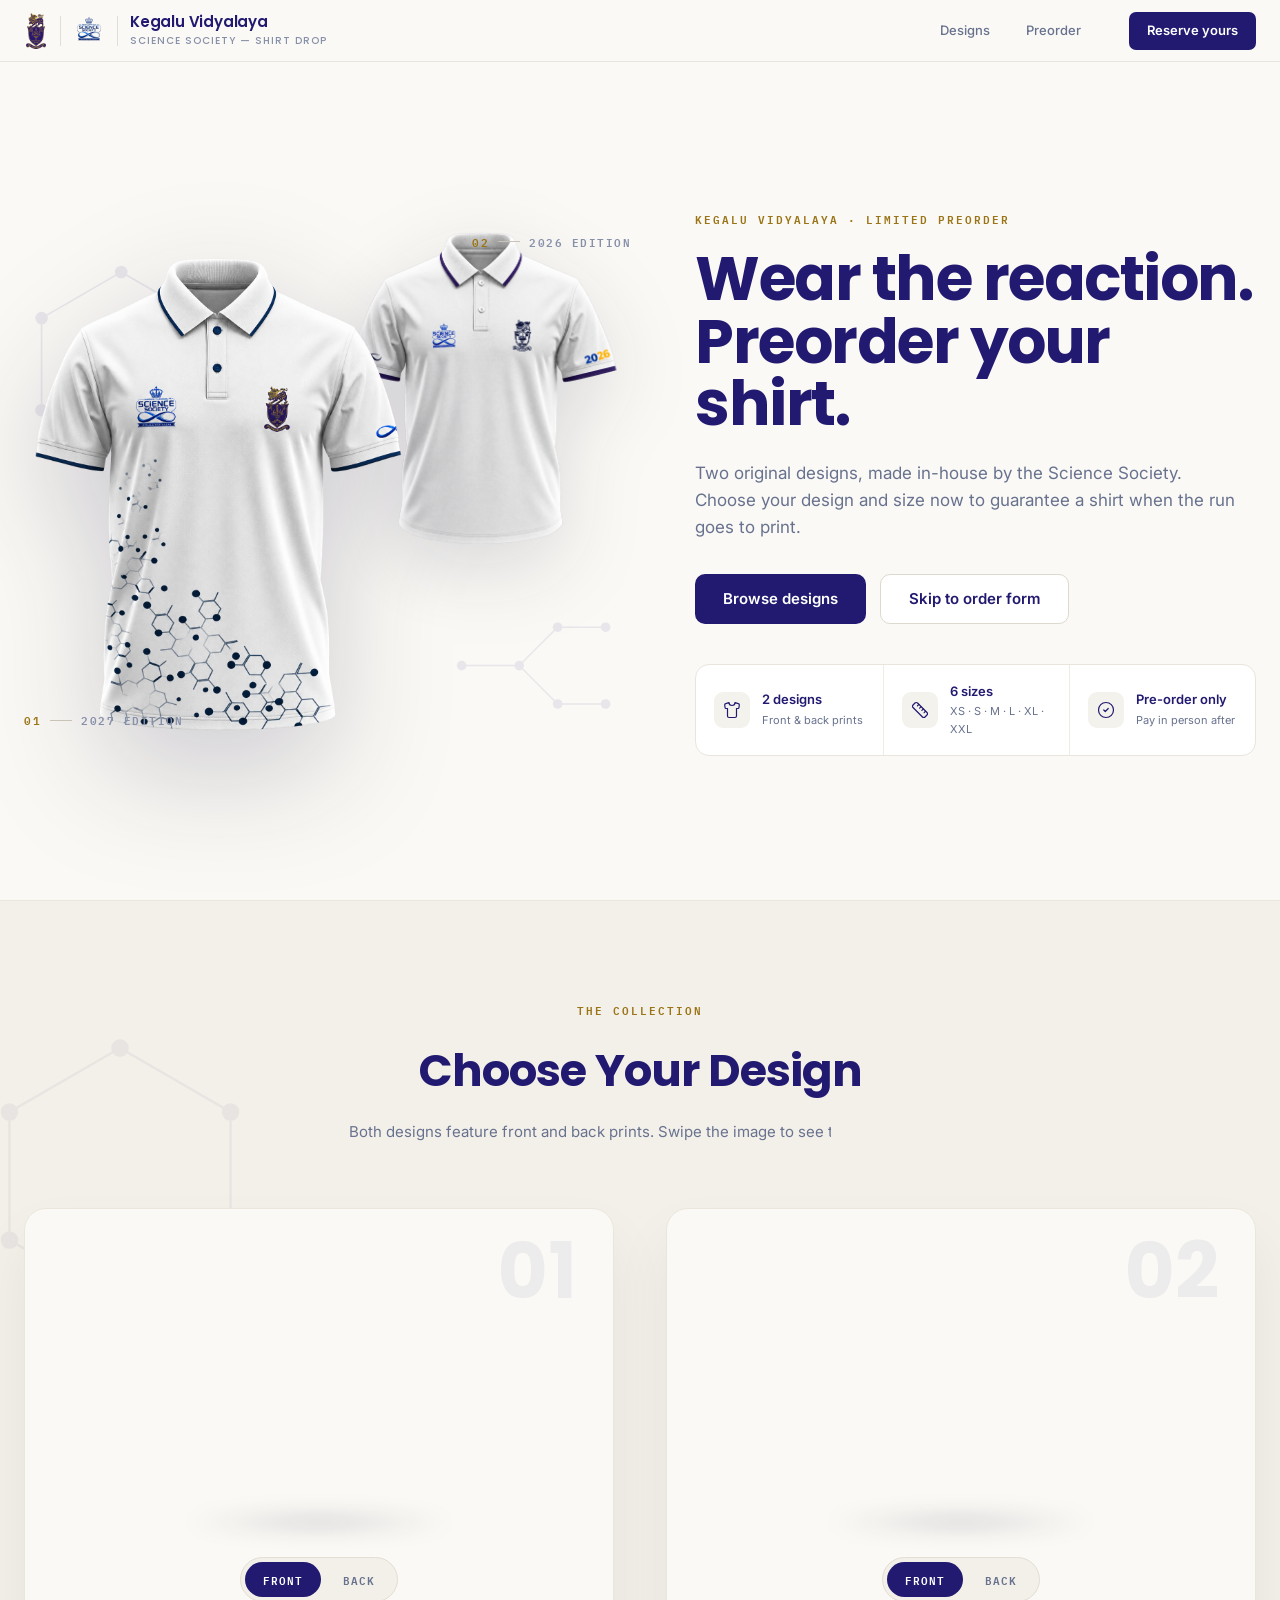
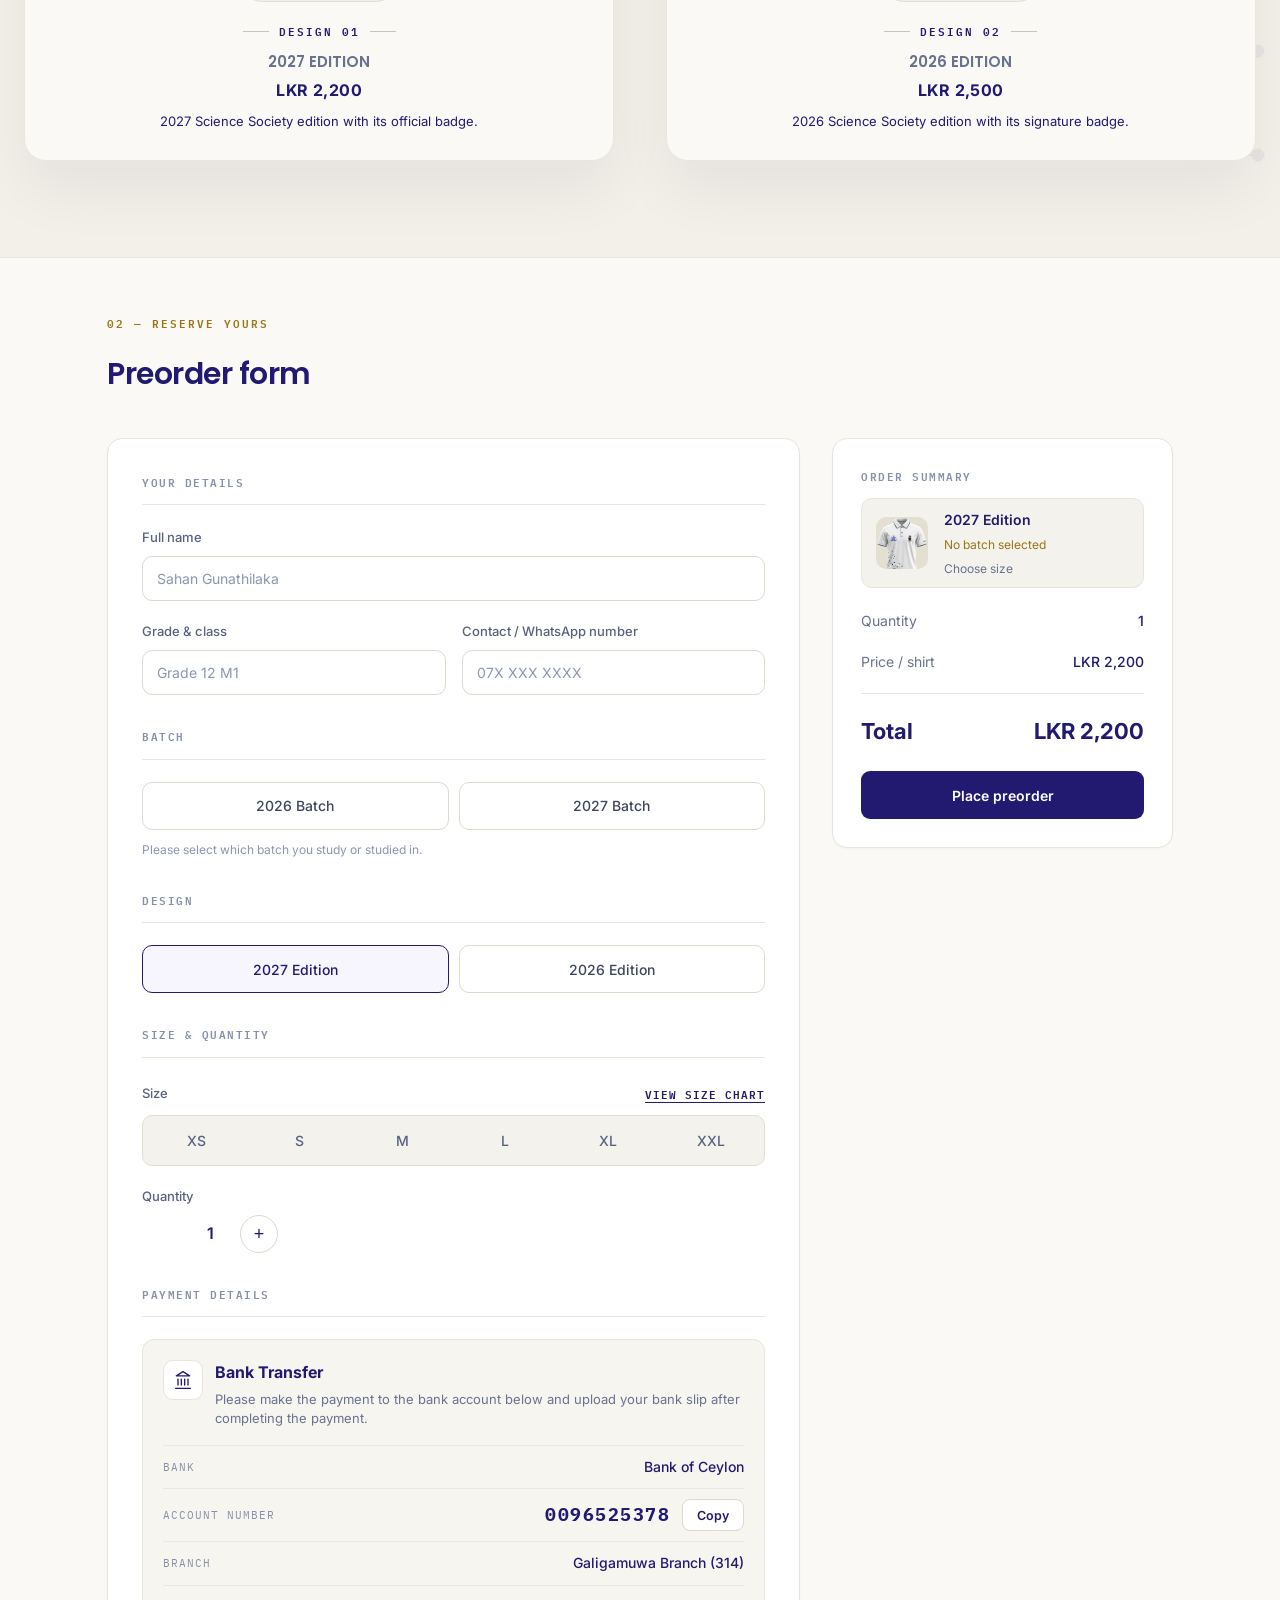
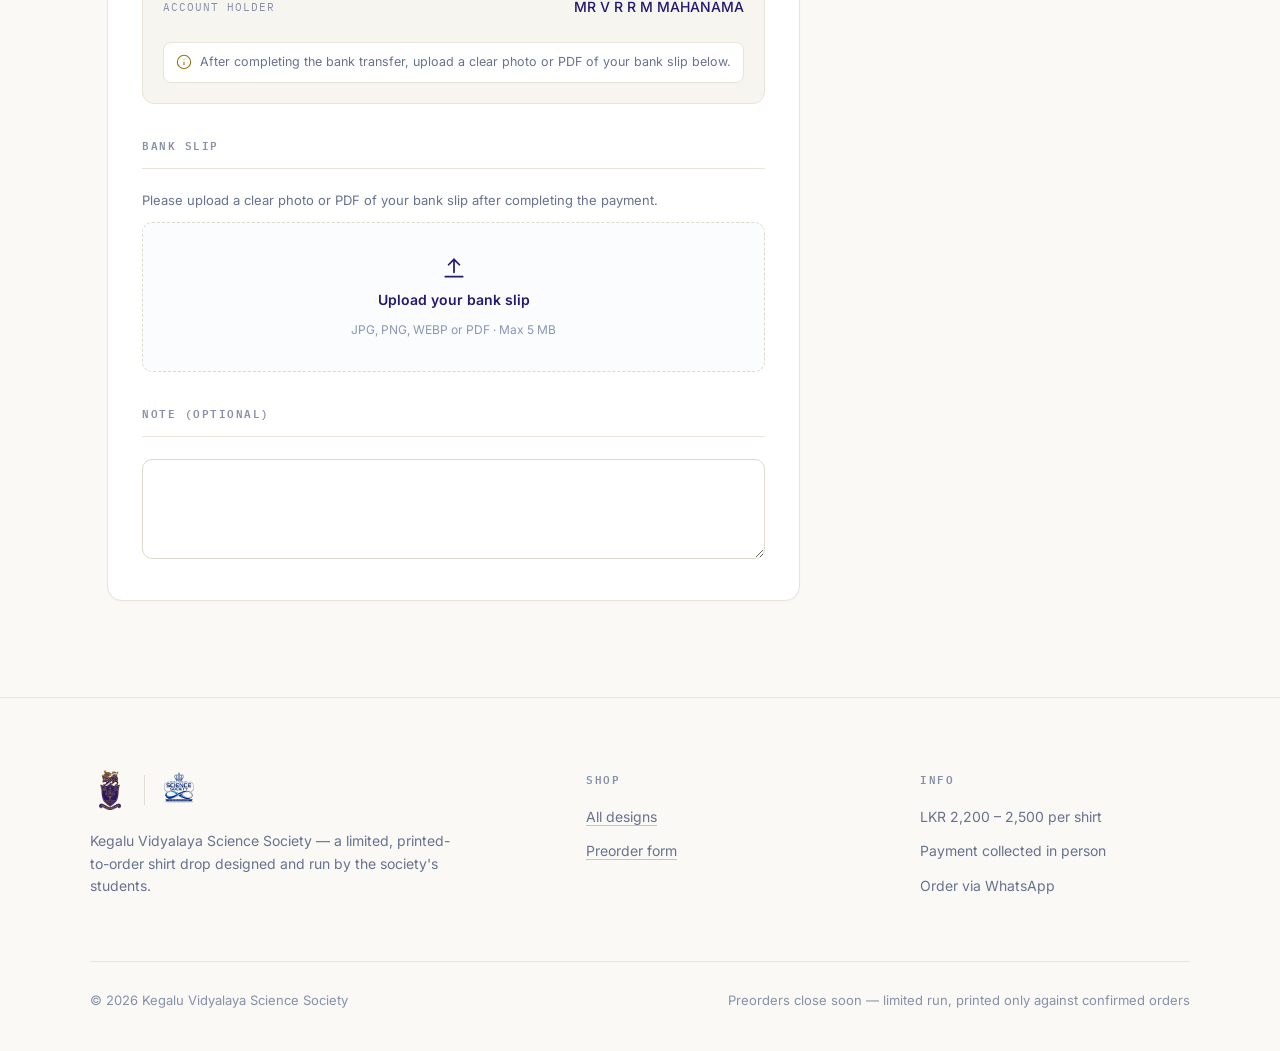
==== index.html @ e24f4436 "Add files via upload" ====
<!DOCTYPE html>
<html lang="en">
<head>
  <meta charset="UTF-8" />
  <meta name="viewport" content="width=device-width, initial-scale=1.0" />
  <title>Kegalu Vidyalaya Science Society — T-Shirt Pre-Order</title>
  <meta name="description" content="Pre-order the official Kegalu Vidyalaya Science Society t-shirt. Choose your design, size and quantity." />
  <link rel="icon" type="image/png" href="slogo.png?v=2" />
  <link rel="apple-touch-icon" href="slogo.png?v=2" />
  <link rel="preconnect" href="https://fonts.googleapis.com" />
  <link rel="preconnect" href="https://fonts.gstatic.com" crossorigin />
  <link href="https://fonts.googleapis.com/css2?family=Poppins:wght@400;500;600;700;800&family=Inter:wght@400;500;600;700&family=IBM+Plex+Mono:wght@500;600&display=swap" rel="stylesheet" />
  <link rel="stylesheet" href="style.css" />
</head>
<body>
  <header class="navbar">
    <div class="nav-inner">
      <a class="brand" href="#home" aria-label="Kegalu Vidyalaya Science Society — home">
        <img src="slogo.png" alt="Kegalu Vidyalaya crest" class="brand-crest" />
        <span class="nav-divider" aria-hidden="true"></span>
        <img src="society-logo.png" alt="Science Society logo" class="brand-society" />
        <span class="nav-divider" aria-hidden="true"></span>
        <span class="brand-text">
          <strong>Kegalu Vidyalaya</strong>
          <small>Science Society — Shirt Drop</small>
        </span>
      </a>
      <nav class="nav-links" id="nav-links" aria-label="Primary">
        <a href="#designs">Designs</a>
        <a href="#order">Preorder</a>
        <a href="#order" class="nav-cta">Reserve yours</a>
      </nav>
      <button class="nav-toggle" id="nav-toggle" aria-label="Toggle menu" aria-expanded="false" aria-controls="nav-links">
        <span></span><span></span><span></span>
      </button>
    </div>
  </header>
  <div class="nav-backdrop" id="nav-backdrop" aria-hidden="true"></div>

  <section class="hero" id="home">
    <div class="hero-inner">
      <div class="hero-visual">
        <svg class="hero-science hero-science-a" viewBox="0 0 220 220" fill="none" stroke="currentColor" stroke-width="1.5" aria-hidden="true">
          <polygon points="110,22 186,66 186,154 110,198 34,154 34,66" />
          <circle cx="110" cy="22" r="6" fill="currentColor" stroke="none"/>
          <circle cx="186" cy="66" r="6" fill="currentColor" stroke="none"/>
          <circle cx="186" cy="154" r="6" fill="currentColor" stroke="none"/>
          <circle cx="110" cy="198" r="6" fill="currentColor" stroke="none"/>
          <circle cx="34" cy="154" r="6" fill="currentColor" stroke="none"/>
          <circle cx="34" cy="66" r="6" fill="currentColor" stroke="none"/>
        </svg>
        <svg class="hero-science hero-science-b" viewBox="0 0 200 120" fill="none" stroke="currentColor" stroke-width="1.5" aria-hidden="true">
          <path d="M10 60h60M70 60l40-40M70 60l40 40M110 20h50M110 100h50"/>
          <circle cx="10" cy="60" r="5" fill="currentColor" stroke="none"/>
          <circle cx="70" cy="60" r="5" fill="currentColor" stroke="none"/>
          <circle cx="110" cy="20" r="5" fill="currentColor" stroke="none"/>
          <circle cx="110" cy="100" r="5" fill="currentColor" stroke="none"/>
          <circle cx="160" cy="20" r="5" fill="currentColor" stroke="none"/>
          <circle cx="160" cy="100" r="5" fill="currentColor" stroke="none"/>
        </svg>

        <div class="hero-shirt hero-shirt-back">
          <img src="f2.png" alt="Design 02 — 2026 Edition shirt" draggable="false" />
        </div>
        <div class="hero-shirt hero-shirt-front">
          <img src="f1.png" alt="Design 01 — Gold and Navy shirt" draggable="false" />
        </div>

        <div class="hero-label hero-label-front">
          <span class="hero-label-num">01</span>
          <span class="hero-label-rule" aria-hidden="true"></span>
          <span class="hero-label-text">2027 Edition</span>
        </div>
        <div class="hero-label hero-label-back">
          <span class="hero-label-num">02</span>
          <span class="hero-label-rule" aria-hidden="true"></span>
          <span class="hero-label-text">2026 Edition</span>
        </div>
      </div>

      <div class="hero-content">
        <span class="hero-eyebrow">Kegalu Vidyalaya &middot; Limited Preorder</span>
        <h1>Wear the reaction.<br />Preorder your shirt.</h1>
        <p class="hero-lead">
          Two original designs, made in-house by the Science Society. Choose your design and size now to guarantee a shirt when the run goes to print.
        </p>
        <div class="hero-ctas">
          <a href="#designs" class="hero-btn hero-btn-primary">Browse designs</a>
          <a href="#order" class="hero-btn hero-btn-secondary">Skip to order form</a>
        </div>
        <div class="hero-strip">
          <div class="hero-strip-item">
            <span class="hero-strip-icon">
              <svg viewBox="0 0 24 24" fill="none" stroke="currentColor" stroke-width="1.6" stroke-linecap="round" stroke-linejoin="round" aria-hidden="true"><path d="M20.38 3.46 16 2a4 4 0 0 1-8 0L3.62 3.46a2 2 0 0 0-1.34 2.23l.58 3.47a1 1 0 0 0 .99.84H6v10c0 1.1.9 2 2 2h8a2 2 0 0 0 2-2V10h2.15a1 1 0 0 0 .99-.84l.58-3.47a2 2 0 0 0-1.34-2.23z"/></svg>
            </span>
            <div class="hero-strip-text">
              <strong>2 designs</strong>
              <span>Front &amp; back prints</span>
            </div>
          </div>
          <div class="hero-strip-item">
            <span class="hero-strip-icon">
              <svg viewBox="0 0 24 24" fill="none" stroke="currentColor" stroke-width="1.6" stroke-linecap="round" stroke-linejoin="round" aria-hidden="true"><path d="M21.3 15.3a2.4 2.4 0 0 1 0 3.4l-2.6 2.6a2.4 2.4 0 0 1-3.4 0L2.7 8.7a2.4 2.4 0 0 1 0-3.4l2.6-2.6a2.4 2.4 0 0 1 3.4 0Z"/><path d="m14.5 12.5 2-2"/><path d="m11.5 9.5 2-2"/><path d="m8.5 6.5 2-2"/><path d="m17.5 15.5 2-2"/></svg>
            </span>
            <div class="hero-strip-text">
              <strong>6 sizes</strong>
              <span>XS &middot; S &middot; M &middot; L &middot; XL &middot; XXL</span>
            </div>
          </div>
          <div class="hero-strip-item">
            <span class="hero-strip-icon">
              <svg viewBox="0 0 24 24" fill="none" stroke="currentColor" stroke-width="1.6" stroke-linecap="round" stroke-linejoin="round" aria-hidden="true"><circle cx="12" cy="12" r="10"/><path d="m9 12 2 2 4-4"/></svg>
            </span>
            <div class="hero-strip-text">
              <strong>Pre-order only</strong>
              <span>Pay in person after</span>
            </div>
          </div>
        </div>
      </div>
    </div>
  </section>

  <section class="designs section" id="designs">
    <div class="designs-bg" aria-hidden="true">
      <svg class="designs-science designs-science-a" viewBox="0 0 220 220" fill="none" stroke="currentColor" stroke-width="1.5">
        <polygon points="110,22 186,66 186,154 110,198 34,154 34,66" />
        <circle cx="110" cy="22" r="6" fill="currentColor" stroke="none"/>
        <circle cx="186" cy="66" r="6" fill="currentColor" stroke="none"/>
        <circle cx="186" cy="154" r="6" fill="currentColor" stroke="none"/>
        <circle cx="110" cy="198" r="6" fill="currentColor" stroke="none"/>
        <circle cx="34" cy="154" r="6" fill="currentColor" stroke="none"/>
        <circle cx="34" cy="66" r="6" fill="currentColor" stroke="none"/>
      </svg>
      <svg class="designs-science designs-science-b" viewBox="0 0 200 120" fill="none" stroke="currentColor" stroke-width="1.5">
        <path d="M10 60h60M70 60l40-40M70 60l40 40M110 20h50M110 100h50"/>
        <circle cx="10" cy="60" r="5" fill="currentColor" stroke="none"/>
        <circle cx="70" cy="60" r="5" fill="currentColor" stroke="none"/>
        <circle cx="110" cy="20" r="5" fill="currentColor" stroke="none"/>
        <circle cx="110" cy="100" r="5" fill="currentColor" stroke="none"/>
        <circle cx="160" cy="20" r="5" fill="currentColor" stroke="none"/>
        <circle cx="160" cy="100" r="5" fill="currentColor" stroke="none"/>
      </svg>
    </div>

    <div class="designs-inner">
      <div class="section-head">
        <span class="eyebrow reveal" style="--d: 0ms">The Collection</span>
        <h2 class="reveal" style="--d: 100ms">Choose Your Design</h2>
        <p class="reveal" style="--d: 200ms">Both designs feature front and back prints. Swipe the image to see the other side.</p>
      </div>

    <div class="design-grid">
      <article class="design-card reveal" data-design="1" style="--d: 300ms">
        <div class="design-stage">
          <span class="design-num" aria-hidden="true">01</span>
          <div class="design-viewer">
            <div class="design-tilt">
              <div class="design-flip">
                <div class="design-face design-face-front">
                  <img src="f1.png" alt="2027 Edition design — front" draggable="false" />
                </div>
                <div class="design-face design-face-back">
                  <img src="b1.png" alt="2027 Edition design — back" draggable="false" />
                </div>
              </div>
            </div>
          </div>
          <div class="design-shadow" aria-hidden="true"></div>
        </div>
        <div class="design-toggle" role="group" aria-label="View front or back">
          <button type="button" class="view-btn active" data-face="front">Front</button>
          <button type="button" class="view-btn" data-face="back">Back</button>
        </div>
        <div class="design-body">
          <div class="design-label">
            <span class="design-label-rule" aria-hidden="true"></span>
            <span class="design-label-text">Design 01</span>
            <span class="design-label-rule" aria-hidden="true"></span>
          </div>
          <h3>2027 EDITION</h3>
          <div class="design-price"></div>
          <p>2027 Science Society edition with its official badge.</p>
        </div>
      </article>

      <article class="design-card reveal" data-design="2" style="--d: 450ms">
        <div class="design-stage">
          <span class="design-num" aria-hidden="true">02</span>
          <div class="design-viewer">
            <div class="design-tilt">
              <div class="design-flip">
                <div class="design-face design-face-front">
                  <img src="f2.png" alt="2026 Edition design — front" draggable="false" />
                </div>
                <div class="design-face design-face-back">
                  <img src="b2.png" alt="2026 Edition design — back" draggable="false" />
                </div>
              </div>
            </div>
          </div>
          <div class="design-shadow" aria-hidden="true"></div>
        </div>
        <div class="design-toggle" role="group" aria-label="View front or back">
          <button type="button" class="view-btn active" data-face="front">Front</button>
          <button type="button" class="view-btn" data-face="back">Back</button>
        </div>
        <div class="design-body">
          <div class="design-label">
            <span class="design-label-rule" aria-hidden="true"></span>
            <span class="design-label-text">Design 02</span>
            <span class="design-label-rule" aria-hidden="true"></span>
          </div>
          <h3>2026 EDITION</h3>
          <div class="design-price"></div>
          <p>2026 Science Society edition with its signature badge.</p>
        </div>
      </article>
    </div>
    </div>
  </section>

  <section class="preorder" id="order">
    <div class="preorder-container">
      <div class="preorder-intro">
        <div class="preorder-intro-left">
          <span class="pre-label">02 — Reserve yours</span>
          <h2 class="pre-heading">Preorder form</h2>
        </div>
      </div>

      <div class="preorder-grid">
        <form id="order-form" class="preorder-form" autocomplete="off" novalidate>
          <div class="pre-success" id="pre-success" hidden>
            <div class="success-check">✓</div>
            <div class="success-body">
              <h4>Preorder submitted</h4>
              <p id="success-text">Thanks! A committee member will confirm your order and collect payment in person.</p>
            </div>
          </div>

          <div class="pre-section">
            <h3 class="pre-section-label">Your details</h3>
            <div class="pre-divider"></div>
            <div class="pre-field">
              <label for="name">Full name</label>
              <input type="text" id="name" name="name" placeholder="Sahan Gunathilaka" />
              <span class="pre-error" data-error="name"></span>
            </div>
            <div class="pre-field-row">
              <div class="pre-field">
                <label for="grade">Grade & class</label>
                <input type="text" id="grade" name="grade" placeholder="Grade 12 M1" />
                <span class="pre-error" data-error="grade"></span>
              </div>
              <div class="pre-field">
                <label for="phone">Contact / WhatsApp number</label>
                <input type="tel" id="phone" name="phone" placeholder="07X XXX XXXX" />
                <span class="pre-error" data-error="phone"></span>
              </div>
            </div>
          </div>

          <div class="pre-section">
            <h3 class="pre-section-label">Batch</h3>
            <div class="pre-divider"></div>
            <div class="batch-segmented" id="batch-segmented"></div>
            <p class="batch-hint">Please select which batch you study or studied in.</p>
            <span class="pre-error" data-error="batch"></span>
          </div>

          <div class="pre-section">
            <h3 class="pre-section-label">Design</h3>
            <div class="pre-divider"></div>
            <div class="design-buttons" id="design-buttons">
              <button type="button" class="design-btn selected" data-design="Design 01">2027 Edition</button>
              <button type="button" class="design-btn" data-design="Design 02">2026 Edition</button>
            </div>
            <span class="pre-error" data-error="design"></span>
          </div>

          <div class="pre-section">
            <h3 class="pre-section-label">Size & quantity</h3>
            <div class="pre-divider"></div>
            <div class="pre-field">
              <div class="size-head">
                <label>Size</label>
                <button type="button" class="size-chart-btn" id="size-chart-btn">View Size Chart</button>
              </div>
              <div class="size-segmented" id="size-segmented"></div>
              <span class="pre-error" data-error="size"></span>
            </div>
            <div class="pre-field">
              <label>Quantity</label>
              <div class="qty-control">
                <button type="button" class="qty-btn" id="qty-minus" aria-label="Decrease quantity">−</button>
                <span class="qty-value" id="qty-value">1</span>
                <button type="button" class="qty-btn" id="qty-plus" aria-label="Increase quantity">+</button>
              </div>
            </div>
          </div>

          <div class="pre-section">
            <h3 class="pre-section-label">Payment details</h3>
            <div class="pre-divider"></div>
            <div id="payment-details"></div>
          </div>

          <div class="pre-section">
            <h3 class="pre-section-label">Bank slip</h3>
            <div class="pre-divider"></div>
            <p class="upload-hint">Please upload a clear photo or PDF of your bank slip after completing the payment.</p>
            <div class="upload-drop" id="upload-drop" tabindex="0" role="button" aria-label="Upload your bank slip">
              <div class="upload-empty" id="upload-empty">
                <svg class="upload-icon" viewBox="0 0 24 24" fill="none" stroke="currentColor" stroke-width="1.6" stroke-linecap="round" stroke-linejoin="round" aria-hidden="true"><path d="M12 16V4"/><path d="m7 9 5-5 5 5"/><path d="M4 20h16"/></svg>
                <span class="upload-title">Upload your bank slip</span>
                <span class="upload-sub">JPG, PNG, WEBP or PDF &middot; Max 5 MB</span>
              </div>
              <div class="upload-file" id="upload-file" hidden>
                <span class="upload-file-icon" id="upload-file-icon"></span>
                <div class="upload-file-meta">
                  <span class="upload-file-name" id="upload-file-name"></span>
                  <span class="upload-file-size" id="upload-file-size"></span>
                </div>
                <button type="button" class="upload-remove" id="upload-remove" aria-label="Remove uploaded file">&times;</button>
              </div>
              <input type="file" id="bank-slip" name="bankSlip" accept="image/jpeg,image/png,image/webp,application/pdf" hidden />
            </div>
            <span class="pre-error" data-error="bank-slip"></span>
          </div>

          <div class="pre-section">
            <h3 class="pre-section-label">Note (optional)</h3>
            <div class="pre-divider"></div>
            <div class="pre-field">
              <textarea id="notes" name="notes" rows="4" placeholder="" aria-label="Note (optional)"></textarea>
            </div>
          </div>
        </form>

        <aside class="pre-summary">
          <h3 class="pre-section-label">Order summary</h3>
          <div class="summary-preview">
            <div class="summary-thumb" id="summary-thumb"></div>
            <div class="summary-preview-text">
              <div class="summary-design" id="summary-design">No design selected</div>
              <div class="summary-batch" id="summary-batch">No batch selected</div>
              <div class="summary-size" id="summary-size">Choose size</div>
            </div>
          </div>
          <div class="summary-details">
            <div class="summary-row">
              <span>Quantity</span>
              <span id="summary-qty">1</span>
            </div>
            <div class="summary-row">
              <span>Price / shirt</span>
              <span id="summary-price">LKR 2,200</span>
            </div>
          </div>
          <div class="pre-divider summary-divider"></div>
          <div class="summary-total">
            <span>Total</span>
            <span id="summary-total">LKR 2,200</span>
          </div>
          <button type="submit" form="order-form" class="preorder-btn" id="place-order">Place preorder</button>
          <p class="submit-error" id="submit-error" hidden></p>
        </aside>
      </div>
    </div>
  </section>

  <footer class="footer">
    <div class="footer-container">
      <div class="footer-top">
        <div class="footer-brand">
          <div class="footer-logos">
            <img src="slogo.png" alt="Kegalu Vidyalaya crest" class="footer-logo" />
            <span class="footer-logo-divider" aria-hidden="true"></span>
            <img src="society-logo.png" alt="Science Society logo" class="footer-logo" />
          </div>
          <p class="footer-desc">Kegalu Vidyalaya Science Society — a limited, printed-to-order shirt drop designed and run by the society's students.</p>
        </div>

        <nav class="footer-col" aria-label="Shop">
          <h4 class="footer-heading">Shop</h4>
          <ul>
            <li><a href="#designs">All designs</a></li>
            <li><a href="#order">Preorder form</a></li>
          </ul>
        </nav>

        <div class="footer-col">
          <h4 class="footer-heading">Info</h4>
          <ul>
            <li>LKR 2,200 – 2,500 per shirt</li>
            <li>Payment collected in person</li>
            <li>Order via WhatsApp</li>
          </ul>
        </div>
      </div>

      <div class="footer-divider" aria-hidden="true"></div>

      <div class="footer-bottom">
        <p class="footer-copy">&copy; <span id="year"></span> Kegalu Vidyalaya Science Society</p>
        <p class="footer-notice">Preorders close soon — limited run, printed only against confirmed orders</p>
      </div>
    </div>
  </footer>

  <div class="size-modal-backdrop" id="size-modal-backdrop" hidden></div>
  <div class="size-modal" id="size-modal" hidden role="dialog" aria-modal="true" aria-labelledby="size-modal-title">
    <div class="size-modal-head">
      <div>
        <h3 id="size-modal-title">T-Shirt Size Chart</h3>
        <p>All measurements are in inches.</p>
      </div>
      <button type="button" class="size-modal-close" id="size-modal-close" aria-label="Close">&times;</button>
    </div>
    <div class="size-table-wrap">
      <table class="size-table">
        <thead>
          <tr><th>Measurement</th><th>XS</th><th>S</th><th>M</th><th>L</th><th>XL</th><th>XXL</th></tr>
        </thead>
        <tbody id="size-table-body"></tbody>
      </table>
    </div>
  </div>

  <script src="script.js"></script>
</body>
</html>
---- style.css ----
:root {
  --bg: #f6f8fb;
  --surface: #ffffff;
  --ink: #0e1b2c;
  --muted: #5b6b7f;
  --primary: #0f3b8c;
  --primary-dark: #0a2c69;
  --accent: #16a085;
  --accent-soft: #e3f6f1;
  --border: #e4e9f0;
  --shadow-sm: 0 1px 3px rgba(16, 24, 40, 0.08);
  --shadow-md: 0 8px 24px rgba(16, 24, 40, 0.1);
  --shadow-lg: 0 20px 50px rgba(16, 24, 40, 0.16);
  --radius: 16px;
  --radius-sm: 10px;
  --font-display: "Poppins", sans-serif;
  --font-body: "Inter", sans-serif;
  --header-height: 62px;
}

* { box-sizing: border-box; margin: 0; padding: 0; }

[hidden] { display: none !important; }

html { scroll-behavior: smooth; }

body {
  font-family: var(--font-body);
  color: var(--ink);
  background: var(--bg);
  line-height: 1.6;
  -webkit-font-smoothing: antialiased;
  overflow-x: hidden;
}

h1, h2, h3, .brand-text strong, .brand-text small {
  font-family: var(--font-display);
}

img { display: block; max-width: 100%; -webkit-user-drag: none; user-select: none; }

a { text-decoration: none; color: inherit; }

/* ---------- Navbar ---------- */
.navbar {
  position: sticky;
  top: 0;
  z-index: 50;
  background: #FAF9F5;
  border-bottom: 1px solid #E8E5DC;
  height: 62px;
}
.nav-inner {
  max-width: 1288px;
  width: calc(100% - 48px);
  margin: 0 auto;
  height: 100%;
  display: flex;
  align-items: center;
  justify-content: space-between;
}
.brand { display: flex; align-items: center; }
.brand-crest { width: 24px; height: 36px; object-fit: contain; flex: none; }
.brand-society { width: 32px; height: 36px; object-fit: contain; flex: none; }
.nav-divider {
  width: 1px;
  height: 30px;
  background: #E2DED4;
  margin: 0 12px;
  flex: none;
}
.brand-text { display: flex; flex-direction: column; }
.brand-text strong {
  font-size: 15px;
  font-weight: 600;
  color: #211A70;
  letter-spacing: -0.2px;
  line-height: 1.1;
}
.brand-text small {
  font-size: 10px;
  font-weight: 500;
  color: #8790A9;
  letter-spacing: 1px;
  text-transform: uppercase;
  line-height: 1.3;
  margin-top: 3px;
  white-space: nowrap;
}
.nav-links {
  display: flex;
  align-items: center;
  gap: 36px;
}
.nav-links a {
  font-size: 13px;
  font-weight: 500;
  color: #68728F;
  padding: 8px 0;
  white-space: nowrap;
  transition: color 0.18s ease;
}
.nav-links a:hover { color: #211A70; }
.nav-links a.nav-cta {
  display: flex;
  align-items: center;
  justify-content: center;
  height: 38px;
  min-width: 120px;
  padding: 0 18px;
  background: #211A70;
  color: #fff;
  font-size: 13px;
  font-weight: 600;
  border-radius: 7px;
  white-space: nowrap;
  margin-left: 12px;
  transition: background 0.18s ease;
}
.nav-links a.nav-cta:hover { background: #312a8a; color: #fff; }
.nav-links a.nav-cta:active { background: #1a1560; }
.nav-links a:focus-visible,
.nav-cta:focus-visible,
.nav-toggle:focus-visible {
  outline: 2px solid #211A70;
  outline-offset: 2px;
}
.nav-toggle {
  display: none;
  flex-direction: column;
  justify-content: center;
  gap: 4px;
  width: 40px;
  height: 40px;
  padding: 10px;
  background: none;
  border: 1px solid #E2DED4;
  border-radius: 7px;
  cursor: pointer;
}
.nav-toggle span {
  display: block;
  height: 2px;
  width: 100%;
  background: #211A70;
  border-radius: 1px;
  transition: transform 0.25s ease, opacity 0.2s ease;
}
.nav-toggle.active span:nth-child(1) { transform: translateY(6px) rotate(45deg); }
.nav-toggle.active span:nth-child(2) { opacity: 0; }
.nav-toggle.active span:nth-child(3) { transform: translateY(-6px) rotate(-45deg); }
body.menu-open { overflow: hidden; }

/* ---------- Hero ---------- */
.hero {
  background: #FAF9F5;
  overflow: hidden;
  display: flex;
  align-items: center;
  min-height: calc(100vh - var(--header-height));
  min-height: calc(100dvh - var(--header-height));
  padding: clamp(40px, 5vh, 64px) 24px;
}
.hero-inner {
  width: 100%;
  max-width: 1288px;
  margin: 0 auto;
  display: grid;
  grid-template-columns: minmax(0, 1.04fr) minmax(0, 0.96fr);
  gap: clamp(32px, 5vw, 72px);
  align-items: center;
}

.hero-visual {
  position: relative;
  width: 100%;
  min-height: clamp(380px, 56vh, 600px);
}
.hero-science {
  position: absolute;
  z-index: 0;
  color: #211A70;
  opacity: 0.08;
  pointer-events: none;
}
.hero-science-a { width: clamp(140px, 18vw, 240px); top: 4%; left: -3%; }
.hero-science-b { width: clamp(120px, 15vw, 200px); bottom: 2%; right: -2%; }

.hero-shirt {
  position: absolute;
  display: block;
  transition: transform 0.4s ease, filter 0.4s ease;
}
.hero-shirt img {
  display: block;
  width: 100%;
  height: auto;
  object-fit: contain;
}
.hero-shirt-front {
  width: clamp(200px, 64%, 470px);
  left: 0;
  bottom: 0;
  z-index: 2;
  filter: drop-shadow(0 40px 60px rgba(24, 22, 60, 0.20));
}
.hero-shirt-back {
  width: clamp(170px, 48%, 350px);
  right: 0;
  top: 0;
  z-index: 1;
  filter: drop-shadow(0 24px 40px rgba(24, 22, 60, 0.14));
}
.hero-shirt-front:hover { transform: translateY(-6px); }
.hero-shirt-back:hover { transform: translateY(-4px); }

.hero-label {
  position: absolute;
  z-index: 3;
  display: flex;
  align-items: center;
  gap: 9px;
  font-family: "IBM Plex Mono", monospace;
  font-size: 11px;
  font-weight: 600;
  letter-spacing: 1.5px;
  text-transform: uppercase;
  color: #8790A9;
  white-space: nowrap;
}
.hero-label-num { color: #9A7415; }
.hero-label-rule { width: 22px; height: 1px; background: #C9C4B6; }
.hero-label-front { left: 0; bottom: 4px; }
.hero-label-back { right: 0; top: 4px; }

.hero-eyebrow {
  display: inline-block;
  font-family: "IBM Plex Mono", monospace;
  font-size: 11px;
  font-weight: 600;
  letter-spacing: 2px;
  text-transform: uppercase;
  color: #9A7415;
  margin-bottom: 20px;
}
.hero h1 {
  font-size: clamp(2.5rem, 4.8vw, 4.75rem);
  font-weight: 700;
  line-height: 1.02;
  letter-spacing: -1.5px;
  color: #211A70;
  margin: 0 0 24px;
}
.hero-lead {
  font-size: 17px;
  line-height: 1.6;
  color: #68728F;
  max-width: 540px;
  margin: 0 0 32px;
}
.hero-ctas {
  display: flex;
  gap: 14px;
  flex-wrap: wrap;
  margin-bottom: 40px;
}
.hero-btn {
  display: inline-flex;
  align-items: center;
  justify-content: center;
  height: 50px;
  padding: 0 28px;
  border-radius: 10px;
  font-size: 15px;
  font-weight: 600;
  white-space: nowrap;
  transition: background 0.18s ease, border-color 0.18s ease;
}
.hero-btn-primary { background: #211A70; color: #fff; }
.hero-btn-primary:hover { background: #312a8a; }
.hero-btn-primary:active { background: #1a1560; }
.hero-btn-secondary {
  background: #FFFFFF;
  color: #211A70;
  border: 1px solid #DDD9CD;
}
.hero-btn-secondary:hover { border-color: #211A70; }
.hero-btn:focus-visible {
  outline: 2px solid #211A70;
  outline-offset: 2px;
}
.hero-strip {
  display: grid;
  grid-template-columns: repeat(3, 1fr);
  background: #FFFFFF;
  border: 1px solid #E8E5DC;
  border-radius: 14px;
  overflow: hidden;
}
.hero-strip-item {
  display: flex;
  align-items: center;
  gap: 12px;
  padding: 16px 18px;
}
.hero-strip-item + .hero-strip-item { border-left: 1px solid #EFECE3; }
.hero-strip-icon {
  flex: none;
  width: 36px;
  height: 36px;
  border-radius: 9px;
  background: #F4F2EC;
  color: #211A70;
  display: grid;
  place-items: center;
}
.hero-strip-icon svg { width: 18px; height: 18px; }
.hero-strip-text { display: flex; flex-direction: column; min-width: 0; }
.hero-strip-text strong { font-size: 13px; font-weight: 600; color: #211A70; }
.hero-strip-text span { font-size: 11px; color: #68728F; margin-top: 2px; }

/* ---------- Hero entrance animation ---------- */
@keyframes heroRise {
  from { opacity: 0; transform: translateY(22px); }
  to { opacity: 1; transform: translateY(0); }
}
@keyframes heroFade {
  from { opacity: 0; }
  to { opacity: 1; }
}
.hero-shirt-front { animation: heroRise 0.8s cubic-bezier(0.22, 1, 0.36, 1) backwards; animation-delay: 0.05s; }
.hero-shirt-back { animation: heroRise 0.8s cubic-bezier(0.22, 1, 0.36, 1) backwards; animation-delay: 0.15s; }
.hero-science { animation: heroFade 1s ease backwards; animation-delay: 0.3s; }
.hero-eyebrow { animation: heroRise 0.7s cubic-bezier(0.22, 1, 0.36, 1) backwards; animation-delay: 0.25s; }
.hero h1 { animation: heroRise 0.7s cubic-bezier(0.22, 1, 0.36, 1) backwards; animation-delay: 0.35s; }
.hero-lead { animation: heroRise 0.7s cubic-bezier(0.22, 1, 0.36, 1) backwards; animation-delay: 0.45s; }
.hero-ctas { animation: heroRise 0.7s cubic-bezier(0.22, 1, 0.36, 1) backwards; animation-delay: 0.55s; }
.hero-strip { animation: heroRise 0.7s cubic-bezier(0.22, 1, 0.36, 1) backwards; animation-delay: 0.65s; }
@media (prefers-reduced-motion: reduce) {
  .hero-shirt-front,
  .hero-shirt-back,
  .hero-science,
  .hero-eyebrow,
  .hero h1,
  .hero-lead,
  .hero-ctas,
  .hero-strip { animation: none; }
}

/* ---------- Sections ---------- */
.section { width: 100%; padding: 96px 24px; position: relative; }
.section-head { text-align: center; max-width: 640px; margin: 0 auto 64px; }
.eyebrow {
  display: inline-block;
  font-family: "IBM Plex Mono", monospace;
  font-size: 11px;
  font-weight: 600;
  letter-spacing: 2px;
  text-transform: uppercase;
  color: #9A7415;
  margin-bottom: 16px;
}
.section-head h2 {
  font-size: clamp(2rem, 3.5vw, 3rem);
  font-weight: 700;
  letter-spacing: -1px;
  color: #211A70;
  margin-bottom: 14px;
}
.section-head p { color: #68728F; font-size: 15px; line-height: 1.6; }

/* ---------- Designs ---------- */
.designs {
  background: #F3F0E9;
  border-top: 1px solid #EAE6DB;
}
.designs-inner { max-width: 1288px; margin: 0 auto; }
.designs-bg { position: absolute; inset: 0; overflow: hidden; pointer-events: none; }
.designs-science { position: absolute; color: #211A70; opacity: 0.05; }
.designs-science-a { width: 320px; top: 12%; left: -40px; }
.designs-science-b { width: 260px; bottom: 8%; right: -30px; }

.design-grid {
  display: grid;
  grid-template-columns: repeat(2, minmax(0, 1fr));
  gap: clamp(32px, 4vw, 56px);
  position: relative;
}
.design-card {
  position: relative;
  display: flex;
  flex-direction: column;
  background: #FAF9F5;
  border: 1px solid #EAE6DB;
  border-radius: 22px;
  box-shadow: 0 30px 60px rgba(24, 22, 60, 0.06);
  padding: 24px 28px 28px;
  transition: box-shadow 0.4s ease;
}
.design-card:hover { box-shadow: 0 40px 80px rgba(24, 22, 60, 0.10); }

.design-stage { position: relative; }
.design-num {
  position: absolute;
  top: 0;
  right: 8px;
  font-family: "Poppins", sans-serif;
  font-size: clamp(64px, 6vw, 96px);
  font-weight: 700;
  line-height: 1;
  color: rgba(33, 26, 112, 0.06);
  z-index: 0;
  pointer-events: none;
  user-select: none;
}
.design-viewer {
  position: relative;
  z-index: 1;
  height: clamp(260px, 34vh, 400px);
  perspective: 1200px;
  cursor: grab;
  touch-action: pan-y;
  user-select: none;
}
.design-viewer:active { cursor: grabbing; }
.design-tilt {
  width: 100%;
  height: 100%;
  transform-style: preserve-3d;
  transform: translateY(0) scale(1) rotateX(var(--tiltX, 0deg)) rotateY(var(--tiltY, 0deg));
  transition: transform 0.3s ease-out;
}
.design-card:hover .design-tilt {
  transform: translateY(-8px) scale(1.02) rotateX(var(--tiltX, 0deg)) rotateY(var(--tiltY, 0deg));
}
.design-flip {
  width: 100%;
  height: 100%;
  transform-style: preserve-3d;
  transition: transform 0.65s cubic-bezier(0.4, 0.15, 0.2, 1);
}
.design-flip.flipped { transform: rotateY(180deg); }
.design-face {
  position: absolute;
  inset: 0;
  backface-visibility: hidden;
  -webkit-backface-visibility: hidden;
  display: flex;
  align-items: center;
  justify-content: center;
  padding: 20px;
}
.design-face-back { transform: rotateY(180deg); }
.design-face img {
  width: 100%;
  height: 100%;
  object-fit: contain;
  filter: drop-shadow(0 16px 24px rgba(24, 22, 60, 0.15));
}

.design-shadow {
  position: absolute;
  left: 50%;
  bottom: 2%;
  transform: translateX(-50%);
  width: 52%;
  height: 22px;
  background: radial-gradient(ellipse at center, rgba(24, 22, 60, 0.20), transparent 70%);
  filter: blur(10px);
  border-radius: 50%;
  z-index: 0;
  transition: width 0.4s ease, opacity 0.4s ease;
}
.design-card:hover .design-shadow { width: 60%; opacity: 0.85; }

.design-toggle {
  align-self: center;
  display: inline-flex;
  align-items: center;
  gap: 4px;
  background: #F3F0E9;
  border: 1px solid #E3DED2;
  border-radius: 999px;
  padding: 4px;
  margin-top: 18px;
}
.view-btn {
  border: none;
  background: transparent;
  color: #68728F;
  font-family: "IBM Plex Mono", monospace;
  font-size: 11px;
  font-weight: 600;
  letter-spacing: 1px;
  text-transform: uppercase;
  padding: 8px 18px;
  border-radius: 999px;
  cursor: pointer;
  transition: background 0.2s ease, color 0.2s ease;
}
.view-btn.active { background: #211A70; color: #fff; }
.view-btn:focus-visible { outline: 2px solid #211A70; outline-offset: 2px; }

.design-body { text-align: center; margin-top: 20px; }
.design-label {
  display: flex;
  align-items: center;
  justify-content: center;
  gap: 10px;
  margin-bottom: 10px;
}
.design-label-rule { width: 26px; height: 1px; background: #C9C4B6; }
.design-label-text {
  font-family: "IBM Plex Mono", monospace;
  font-size: 11px;
  font-weight: 600;
  letter-spacing: 2px;
  text-transform: uppercase;
  color: #211A70;
}
.design-body h3 {
  font-size: 15px;
  font-weight: 600;
  color: #68728F;
  letter-spacing: 0;
  margin-bottom: 4px;
}
.design-price {
  font-size: 16px;
  font-weight: 700;
  color: #211A70;
  letter-spacing: 0.4px;
  margin-bottom: 8px;
}
.design-body p { color: #211A70; font-size: 13px; line-height: 1.6; margin: 0; }

/* ---------- Scroll reveal ---------- */
.js .reveal { opacity: 0; }
.js .reveal.is-visible {
  animation: revealUp 0.7s cubic-bezier(0.22, 1, 0.36, 1) both;
  animation-delay: var(--d, 0ms);
}
@keyframes revealUp {
  from { opacity: 0; transform: translateY(24px); }
  to { opacity: 1; transform: translateY(0); }
}
@media (prefers-reduced-motion: reduce) {
  .js .reveal { opacity: 1; }
  .js .reveal.is-visible { animation: none; }
}

/* ---------- Preorder section ---------- */
.preorder {
  background: #FAF9F5;
  border-top: 1px solid #ECE8DD;
  padding: 56px 24px 96px;
  font-family: "Inter", sans-serif;
  color: #211A70;
}
.preorder-container { max-width: 1288px; margin: 0 auto; }

.preorder-intro {
  display: grid;
  grid-template-columns: 693px 341px;
  gap: 32px;
  justify-content: center;
  margin-bottom: 40px;
}
.pre-label {
  display: block;
  font-family: "IBM Plex Mono", monospace;
  font-size: 11px;
  font-weight: 600;
  letter-spacing: 2px;
  text-transform: uppercase;
  color: #9A7415;
  margin-bottom: 18px;
}
.pre-heading {
  font-size: 30px;
  font-weight: 600;
  letter-spacing: -0.5px;
  color: #211A70;
  margin: 0;
}
.preorder-intro-right p {
  color: #68728F;
  font-size: 14px;
  line-height: 1.5;
  max-width: 350px;
  margin: 0;
}

.preorder-grid {
  display: grid;
  grid-template-columns: 693px 341px;
  gap: 32px;
  justify-content: center;
  align-items: start;
}

.preorder-form {
  background: #FFFFFF;
  border: 1px solid #E8E4DA;
  border-radius: 15px;
  box-shadow: 0 1px 2px rgba(24, 22, 60, 0.03);
  padding: 34px;
}
.pre-summary {
  background: #FFFFFF;
  border: 1px solid #E8E4DA;
  border-radius: 15px;
  box-shadow: 0 1px 2px rgba(24, 22, 60, 0.03);
  padding: 28px;
}

.pre-section { margin-bottom: 32px; }
.pre-section:last-child { margin-bottom: 0; }
.pre-section-label {
  font-family: "IBM Plex Mono", monospace;
  font-size: 11px;
  font-weight: 600;
  letter-spacing: 1.5px;
  text-transform: uppercase;
  color: #8790A9;
  margin: 0 0 14px;
}
.pre-divider {
  height: 1px;
  background: #E8E4DA;
  margin-bottom: 22px;
}

.pre-field { margin-bottom: 20px; }
.pre-field:last-child { margin-bottom: 0; }
.pre-field label {
  display: block;
  font-size: 13px;
  font-weight: 500;
  color: #58627F;
  margin-bottom: 8px;
}
.pre-field input,
.pre-field textarea {
  width: 100%;
  background: #FFFFFF;
  border: 1px solid #DDD9CD;
  border-radius: 10px;
  padding: 13px 14px;
  font-family: "Inter", sans-serif;
  font-size: 14px;
  color: #211A70;
  transition: border-color 0.15s ease, box-shadow 0.15s ease;
}
.pre-field input { height: 45px; }
.pre-field textarea { height: 100px; resize: vertical; }
.pre-field input::placeholder,
.pre-field textarea::placeholder { color: #8A96B2; }
.pre-field input:focus,
.pre-field textarea:focus {
  outline: none;
  border-color: #211A70;
  box-shadow: 0 0 0 3px rgba(33, 26, 112, 0.08);
}
.pre-field-row {
  display: grid;
  grid-template-columns: 1fr 1fr;
  gap: 16px;
}
.pre-field-row .pre-field { margin-bottom: 0; }

.pre-error {
  display: none;
  color: #C0392B;
  font-size: 12px;
  margin-top: 6px;
}
.pre-error.show { display: block; }
.pre-field.invalid input,
.pre-field.invalid textarea { border-color: #D94B4B; }

.design-buttons {
  display: grid;
  grid-template-columns: 1fr 1fr;
  gap: 10px;
  margin-bottom: 4px;
}
.design-btn {
  display: flex;
  align-items: center;
  justify-content: center;
  gap: 9px;
  height: 48px;
  background: #FFFFFF;
  border: 1px solid #DDD9CD;
  border-radius: 10px;
  font-family: "Inter", sans-serif;
  font-size: 14px;
  font-weight: 500;
  color: #3E465F;
  cursor: pointer;
  transition: border-color 0.15s ease, background 0.15s ease;
}
.design-btn:hover { border-color: #c6c1b2; }
.design-btn.selected {
  border-color: #211A70;
  background: #F7F6FF;
  color: #211A70;
}

.batch-segmented {
  display: grid;
  grid-template-columns: 1fr 1fr;
  gap: 10px;
}
.batch-btn {
  display: flex;
  align-items: center;
  justify-content: center;
  gap: 9px;
  height: 48px;
  background: #FFFFFF;
  border: 1px solid #DDD9CD;
  border-radius: 10px;
  font-family: "Inter", sans-serif;
  font-size: 14px;
  font-weight: 500;
  color: #3E465F;
  cursor: pointer;
  transition: border-color 0.15s ease, background 0.15s ease;
}
.batch-btn:hover { border-color: #c6c1b2; }
.batch-btn.selected {
  border-color: #211A70;
  background: #F7F6FF;
  color: #211A70;
}
.batch-hint { font-size: 12px; color: #8A96B2; margin: 10px 0 0; }

.size-head {
  display: flex;
  align-items: center;
  justify-content: space-between;
  gap: 12px;
  margin-bottom: 8px;
}
.size-head label { margin-bottom: 0; }
.size-chart-btn {
  background: none;
  border: none;
  padding: 4px 0;
  font-family: "IBM Plex Mono", monospace;
  font-size: 11px;
  font-weight: 600;
  letter-spacing: 1px;
  text-transform: uppercase;
  color: #211A70;
  text-decoration: underline;
  text-underline-offset: 3px;
  cursor: pointer;
}
.size-chart-btn:hover { opacity: 0.7; }
.size-segmented {
  display: grid;
  grid-template-columns: repeat(6, 1fr);
  gap: 4px;
  background: #F4F2EC;
  border: 1px solid #E3DED2;
  border-radius: 10px;
  padding: 4px;
}
.size-btn {
  height: 41px;
  background: transparent;
  border: none;
  border-radius: 8px;
  font-family: "Inter", sans-serif;
  font-size: 14px;
  font-weight: 500;
  color: #59627F;
  cursor: pointer;
  transition: background 0.15s ease, color 0.15s ease, box-shadow 0.15s ease;
}
.size-btn.selected {
  background: #FFFFFF;
  color: #211A70;
  box-shadow: 0 1px 3px rgba(24, 22, 60, 0.1);
}

.qty-control {
  display: flex;
  align-items: center;
  gap: 20px;
}
.qty-btn {
  width: 38px;
  height: 38px;
  border-radius: 50%;
  background: #FFFFFF;
  border: 1px solid #DDD9CD;
  color: #211A70;
  font-size: 18px;
  line-height: 1;
  cursor: pointer;
  transition: border-color 0.15s ease, background 0.15s ease;
}
.qty-btn:hover { border-color: #211A70; }
.qty-btn:disabled { opacity: 0.4; cursor: not-allowed; }
.qty-value { font-size: 16px; font-weight: 600; color: #211A70; min-width: 20px; text-align: center; }

.upload-hint { font-size: 13px; color: #68728F; line-height: 1.5; margin: 0 0 12px; }

.payment-card {
  background: #F7F5F0;
  border: 1px solid #E8E4DA;
  border-radius: 12px;
  padding: 20px;
}
.payment-head { display: flex; align-items: flex-start; gap: 12px; margin-bottom: 16px; }
.payment-icon {
  flex: none;
  width: 40px;
  height: 40px;
  border-radius: 10px;
  background: #FFFFFF;
  border: 1px solid #E8E4DA;
  color: #211A70;
  display: grid;
  place-items: center;
}
.payment-icon svg { width: 20px; height: 20px; }
.payment-title { font-size: 16px; font-weight: 700; color: #211A70; margin-bottom: 4px; }
.payment-sub { font-size: 13px; line-height: 1.5; color: #68728F; margin: 0; }
.payment-grid { display: flex; flex-direction: column; }
.pay-row {
  display: flex;
  align-items: center;
  justify-content: space-between;
  gap: 16px;
  padding: 10px 0;
  border-top: 1px solid #ECE8DD;
}
.pay-label {
  flex: none;
  font-family: "IBM Plex Mono", monospace;
  font-size: 10.5px;
  letter-spacing: 1px;
  text-transform: uppercase;
  color: #8790A9;
}
.pay-value { font-size: 14px; font-weight: 500; color: #211A70; text-align: right; }
.pay-account { display: flex; align-items: center; gap: 12px; }
.pay-account-num {
  font-family: "IBM Plex Mono", monospace;
  font-size: 18px;
  font-weight: 700;
  letter-spacing: 1.5px;
  color: #211A70;
}
.pay-copy {
  flex: none;
  min-height: 32px;
  padding: 0 14px;
  background: #FFFFFF;
  border: 1px solid #DDD9CD;
  border-radius: 8px;
  font-family: "Inter", sans-serif;
  font-size: 12.5px;
  font-weight: 600;
  color: #211A70;
  cursor: pointer;
  transition: border-color 0.15s ease, color 0.15s ease;
}
.pay-copy:hover { border-color: #211A70; }
.pay-copy.copied { color: #1E9B68; border-color: #1E9B68; }
.payment-note {
  display: flex;
  align-items: flex-start;
  gap: 8px;
  margin-top: 14px;
  padding: 10px 12px;
  background: #FFFFFF;
  border: 1px solid #E8E4DA;
  border-radius: 8px;
  font-size: 12.5px;
  line-height: 1.5;
  color: #68728F;
}
.payment-note svg { flex: none; width: 16px; height: 16px; color: #9A7415; margin-top: 1px; }
@media (max-width: 560px) {
  .pay-row { flex-direction: column; align-items: flex-start; gap: 6px; }
  .pay-value { text-align: left; }
  .pay-account { width: 100%; justify-content: space-between; }
  .pay-account-num { font-size: 16px; letter-spacing: 1px; }
  .pay-copy { min-height: 44px; padding: 0 18px; }
}

.upload-drop {
  position: relative;
  display: flex;
  align-items: center;
  justify-content: center;
  min-height: 150px;
  border: 1.5px dashed #DDD9CD;
  border-radius: 10px;
  background: #FBFCFE;
  cursor: pointer;
  text-align: center;
  transition: border-color 0.2s ease, background 0.2s ease;
}
.upload-drop:hover { border-color: #b9b4a4; }
.upload-drop.drag-over { border-color: #211A70; background: #F7F6FF; }
.upload-drop:focus-visible { outline: 2px solid #211A70; outline-offset: 2px; }
.upload-empty { display: flex; flex-direction: column; align-items: center; gap: 8px; padding: 24px; }
.upload-icon { width: 26px; height: 26px; color: #211A70; }
.upload-title { font-size: 14px; font-weight: 600; color: #211A70; }
.upload-sub { font-size: 12px; color: #8A96B2; }

.upload-file {
  display: flex;
  align-items: center;
  gap: 14px;
  width: 100%;
  padding: 16px;
  text-align: left;
}
.upload-file-icon {
  flex: none;
  width: 44px;
  height: 44px;
  border-radius: 9px;
  background: #F4F2EC;
  display: grid;
  place-items: center;
  overflow: hidden;
  font-family: "IBM Plex Mono", monospace;
  font-size: 10px;
  font-weight: 600;
  letter-spacing: 0.5px;
  color: #211A70;
}
.upload-file-icon img { width: 100%; height: 100%; object-fit: cover; }
.upload-file-meta { display: flex; flex-direction: column; min-width: 0; }
.upload-file-name {
  font-size: 13px;
  font-weight: 600;
  color: #211A70;
  overflow: hidden;
  text-overflow: ellipsis;
  white-space: nowrap;
  max-width: 260px;
}
.upload-file-size { font-size: 12px; color: #8A96B2; margin-top: 2px; }
.upload-remove {
  flex: none;
  margin-left: auto;
  width: 30px;
  height: 30px;
  border: 1px solid #DDD9CD;
  background: #FFFFFF;
  color: #68728F;
  border-radius: 50%;
  font-size: 18px;
  line-height: 1;
  cursor: pointer;
  transition: border-color 0.2s ease, color 0.2s ease;
}
.upload-remove:hover { border-color: #211A70; color: #211A70; }

.pre-success {
  display: flex;
  align-items: flex-start;
  gap: 14px;
  background: #EAF6EF;
  border: 1px solid #CFE8D8;
  border-radius: 12px;
  padding: 18px 20px;
  margin-bottom: 28px;
}
.pre-success[hidden] { display: none; }
.success-check {
  flex: none;
  width: 30px;
  height: 30px;
  border-radius: 50%;
  background: #1E9B68;
  color: #fff;
  display: grid;
  place-items: center;
  font-size: 16px;
  font-weight: 700;
}
.success-body h4 { font-size: 15px; font-weight: 700; color: #1B5E43; margin: 0 0 4px; }
.success-body p { font-size: 13px; line-height: 1.5; color: #2E6B4F; margin: 0; }

.summary-preview {
  display: flex;
  align-items: center;
  gap: 16px;
  background: #F4F2EC;
  border: 1px solid #E8E4DA;
  border-radius: 11px;
  height: 90px;
  padding: 14px;
  margin-bottom: 22px;
}
.summary-thumb {
  flex: none;
  width: 52px;
  height: 52px;
  border-radius: 10px;
  background: #E3DFD1;
  overflow: hidden;
  display: grid;
  place-items: center;
}
.summary-thumb img {
  width: 100%;
  height: 100%;
  object-fit: contain;
  border-radius: 10px;
}
.summary-design { font-size: 14px; font-weight: 600; color: #211A70; }
.summary-batch { font-size: 12px; color: #9A7415; margin-top: 4px; }
.summary-size { font-size: 12px; color: #68728F; margin-top: 4px; }

.summary-details { display: flex; flex-direction: column; gap: 18px; }
.summary-row {
  display: flex;
  justify-content: space-between;
  align-items: center;
  font-size: 14px;
}
.summary-row span:first-child { color: #68728F; }
.summary-row span:last-child { color: #211A70; font-weight: 500; }
.summary-divider { margin: 20px 0; }

.summary-total {
  display: flex;
  justify-content: space-between;
  align-items: center;
  font-size: 22px;
  font-weight: 700;
  color: #211A70;
  margin-bottom: 22px;
}

.preorder-btn {
  width: 100%;
  height: 48px;
  background: #211A70;
  color: #fff;
  border: none;
  border-radius: 9px;
  font-family: "Inter", sans-serif;
  font-size: 14px;
  font-weight: 600;
  cursor: pointer;
  transition: background 0.15s ease;
}
.preorder-btn:hover { background: #312a8a; }
.preorder-btn:active { background: #1a1560; }

.summary-note {
  color: #8A96B2;
  font-size: 12px;
  line-height: 1.45;
  max-width: 280px;
  margin: 14px 0 0;
}
.submit-error { color: #C0392B; font-size: 13px; text-align: center; margin: 12px 0 0; }
.preorder-btn:disabled { opacity: 0.6; cursor: not-allowed; }

/* ---------- Size chart modal ---------- */
.size-modal-backdrop {
  position: fixed;
  inset: 0;
  background: rgba(14, 27, 44, 0.5);
  z-index: 90;
}
.size-modal {
  position: fixed;
  top: 50%;
  left: 50%;
  transform: translate(-50%, -50%);
  width: min(720px, calc(100% - 32px));
  max-height: calc(100vh - 48px);
  display: flex;
  flex-direction: column;
  background: #FFFFFF;
  border: 1px solid #E8E4DA;
  border-radius: 16px;
  box-shadow: 0 24px 60px rgba(24, 22, 60, 0.22);
  z-index: 91;
}
.size-modal-head {
  display: flex;
  align-items: flex-start;
  justify-content: space-between;
  gap: 16px;
  padding: 20px 22px 16px;
  border-bottom: 1px solid #E8E4DA;
}
.size-modal-head h3 { font-size: 18px; font-weight: 700; color: #211A70; margin: 0 0 4px; }
.size-modal-head p { font-size: 13px; color: #68728F; margin: 0; }
.size-modal-close {
  flex: none;
  background: none;
  border: none;
  font-size: 26px;
  line-height: 1;
  color: #68728F;
  cursor: pointer;
  width: 36px;
  height: 36px;
  border-radius: 8px;
}
.size-modal-close:hover { color: #211A70; background: #F4F2EC; }
.size-table-wrap { overflow-x: auto; padding: 16px 22px 22px; }
.size-table { width: 100%; border-collapse: collapse; min-width: 540px; font-size: 14px; }
.size-table th, .size-table td { padding: 10px 12px; text-align: center; border-bottom: 1px solid #EFECE3; }
.size-table thead th {
  font-family: "IBM Plex Mono", monospace;
  font-size: 11px;
  letter-spacing: 1px;
  text-transform: uppercase;
  color: #8790A9;
  font-weight: 600;
}
.size-table th:first-child, .size-table td:first-child {
  text-align: left;
  color: #211A70;
  font-weight: 600;
  white-space: nowrap;
}
.size-table td { color: #3E465F; }


/* ---------- Footer ---------- */
.footer {
  background: #FAF9F5;
  border-top: 1px solid #E8E5DC;
  padding: 72px 24px 40px;
  font-family: "Inter", sans-serif;
}
.footer-container { max-width: 1100px; margin: 0 auto; }
.footer-top {
  display: grid;
  grid-template-columns: 1.6fr 1fr 1fr;
  gap: 64px;
  margin-bottom: 64px;
}
.footer-brand { max-width: 360px; }
.footer-logos {
  display: flex;
  align-items: center;
  gap: 14px;
  margin-bottom: 20px;
}
.footer-logo { width: 40px; height: 40px; object-fit: contain; }
.footer-logo-divider { width: 1px; height: 30px; background: #E2DED4; }
.footer-desc {
  font-size: 14px;
  line-height: 1.6;
  color: #68728F;
  margin: 0;
}
.footer-heading {
  font-family: "IBM Plex Mono", monospace;
  font-size: 11px;
  font-weight: 600;
  letter-spacing: 1.5px;
  text-transform: uppercase;
  color: #8790A9;
  margin: 0 0 18px;
}
.footer-col ul { list-style: none; margin: 0; padding: 0; }
.footer-col li { margin-bottom: 12px; font-size: 14px; color: #68728F; }
.footer-col li:last-child { margin-bottom: 0; }
.footer-col a {
  color: #68728F;
  text-decoration: underline;
  text-underline-offset: 3px;
  text-decoration-color: #C9C4B6;
  transition: color 0.18s ease, text-decoration-color 0.18s ease;
}
.footer-col a:hover { color: #211A70; text-decoration-color: #211A70; }
.footer-col a:focus-visible { outline: 2px solid #211A70; outline-offset: 2px; }
.footer-divider {
  height: 1px;
  background: #E8E5DC;
  margin-bottom: 28px;
}
.footer-bottom {
  display: flex;
  justify-content: space-between;
  align-items: center;
  gap: 20px;
  flex-wrap: wrap;
}
.footer-copy { font-size: 13px; color: #8790A9; margin: 0; }
.footer-notice { font-size: 13px; color: #8790A9; margin: 0; }

/* ---------- Responsive ---------- */
@media (max-width: 1000px) {
  .preorder-intro,
  .preorder-grid { grid-template-columns: 1fr; }
  .preorder-intro-right p { max-width: none; }
  .pre-summary { width: 100%; }
}

@media (max-width: 900px) {
  .nav-links { gap: 24px; }
  .nav-divider { margin: 0 8px; }
  .hero { min-height: auto; }
  .hero-inner { gap: 32px; }
  .hero-visual { min-height: clamp(320px, 50vh, 520px); }
  .design-grid { gap: 24px; }
  .design-card { padding: 22px 22px 28px; }
  .design-viewer { height: clamp(280px, 40vh, 400px); }
  .footer-top { grid-template-columns: 1fr 1fr; gap: 40px; }
  .footer-brand { grid-column: 1 / -1; max-width: none; }
}

@media (max-width: 720px) {
  .navbar { height: 58px; }
  .nav-inner { width: calc(100% - 32px); }
  .brand-text strong { font-size: 14px; }
  .brand-text small { display: none; }
  .brand-crest { width: 20px; height: 30px; }
  .brand-society { width: 26px; height: 30px; }
  .nav-divider { height: 26px; margin: 0 10px; }
  .nav-toggle { display: flex; }
  .nav-links {
    display: none;
    position: absolute;
    top: 100%;
    left: 0;
    right: 0;
    flex-direction: column;
    align-items: stretch;
    gap: 0;
    background: #FAF9F5;
    border-bottom: 1px solid #E8E5DC;
    padding: 8px 24px 20px;
  }
  .nav-links.open { display: flex; animation: navDrop 0.22s ease; }
  @keyframes navDrop { from { opacity: 0; transform: translateY(-8px); } to { opacity: 1; transform: none; } }
  .nav-links a { padding: 14px 0; font-size: 15px; border-bottom: 1px solid #EFECE3; }
  .nav-links a.nav-cta {
    margin: 18px 0 0;
    height: 44px;
    justify-content: center;
    border-bottom: none;
  }
  .hero { min-height: auto; padding: 48px 20px 64px; }
  .hero-inner { grid-template-columns: 1fr; gap: 36px; }
  .hero-visual { min-height: clamp(300px, 54vh, 480px); }
  .hero-shirt-front { width: clamp(190px, 70%, 470px); }
  .hero-shirt-back { width: clamp(160px, 52%, 350px); }
  .hero-lead { max-width: none; }
  .design-grid { grid-template-columns: 1fr; }
  .design-viewer { height: clamp(260px, 44vh, 380px); }
  .preorder { padding: 40px 16px 64px; }
  .preorder-form { padding: 24px; }
  .pre-summary { padding: 24px; }
  .pre-field-row { grid-template-columns: 1fr; }
  .pre-field-row .pre-field { margin-bottom: 20px; }
  .pre-field-row .pre-field:last-child { margin-bottom: 0; }

  .nav-backdrop {
    position: fixed;
    inset: 0;
    background: rgba(14, 27, 44, 0.35);
    z-index: 49;
    opacity: 0;
    visibility: hidden;
    transition: opacity 0.25s ease, visibility 0.25s ease;
  }
  .nav-backdrop.show { opacity: 1; visibility: visible; }

  .pre-field input, .pre-field textarea { font-size: 16px; }
  .pre-field input { height: 48px; }
  .design-btn { height: 50px; }
  .size-segmented { grid-template-columns: repeat(3, 1fr); }
  .size-btn { height: 46px; }
  .qty-btn { width: 44px; height: 44px; font-size: 20px; }
  .upload-remove { width: 40px; height: 40px; }
  .upload-file-name { max-width: none; white-space: normal; overflow: visible; }
  .upload-file { flex-wrap: wrap; }
  .upload-file-meta { flex: 1; min-width: 0; }
}

@media (max-width: 640px) {
  .hero-strip { grid-template-columns: 1fr; }
  .hero-strip-item + .hero-strip-item { border-left: none; border-top: 1px solid #EFECE3; }
  .footer { padding: 48px 20px 32px; }
  .footer-top { grid-template-columns: 1fr; gap: 32px; margin-bottom: 40px; }
  .footer-bottom { flex-direction: column; align-items: flex-start; gap: 12px; }
}

@media (max-width: 560px) {
  .hero-ctas .hero-btn { width: 100%; }
}

@media (max-width: 400px) {
  .section { padding: 56px 16px; }
  .preorder-form, .pre-summary { padding: 20px; }
  .payment-card { padding: 16px; }
}

@media (prefers-reduced-motion: reduce) {
  .nav-links.open { animation: none; }
  .nav-toggle span { transition: none; }
}
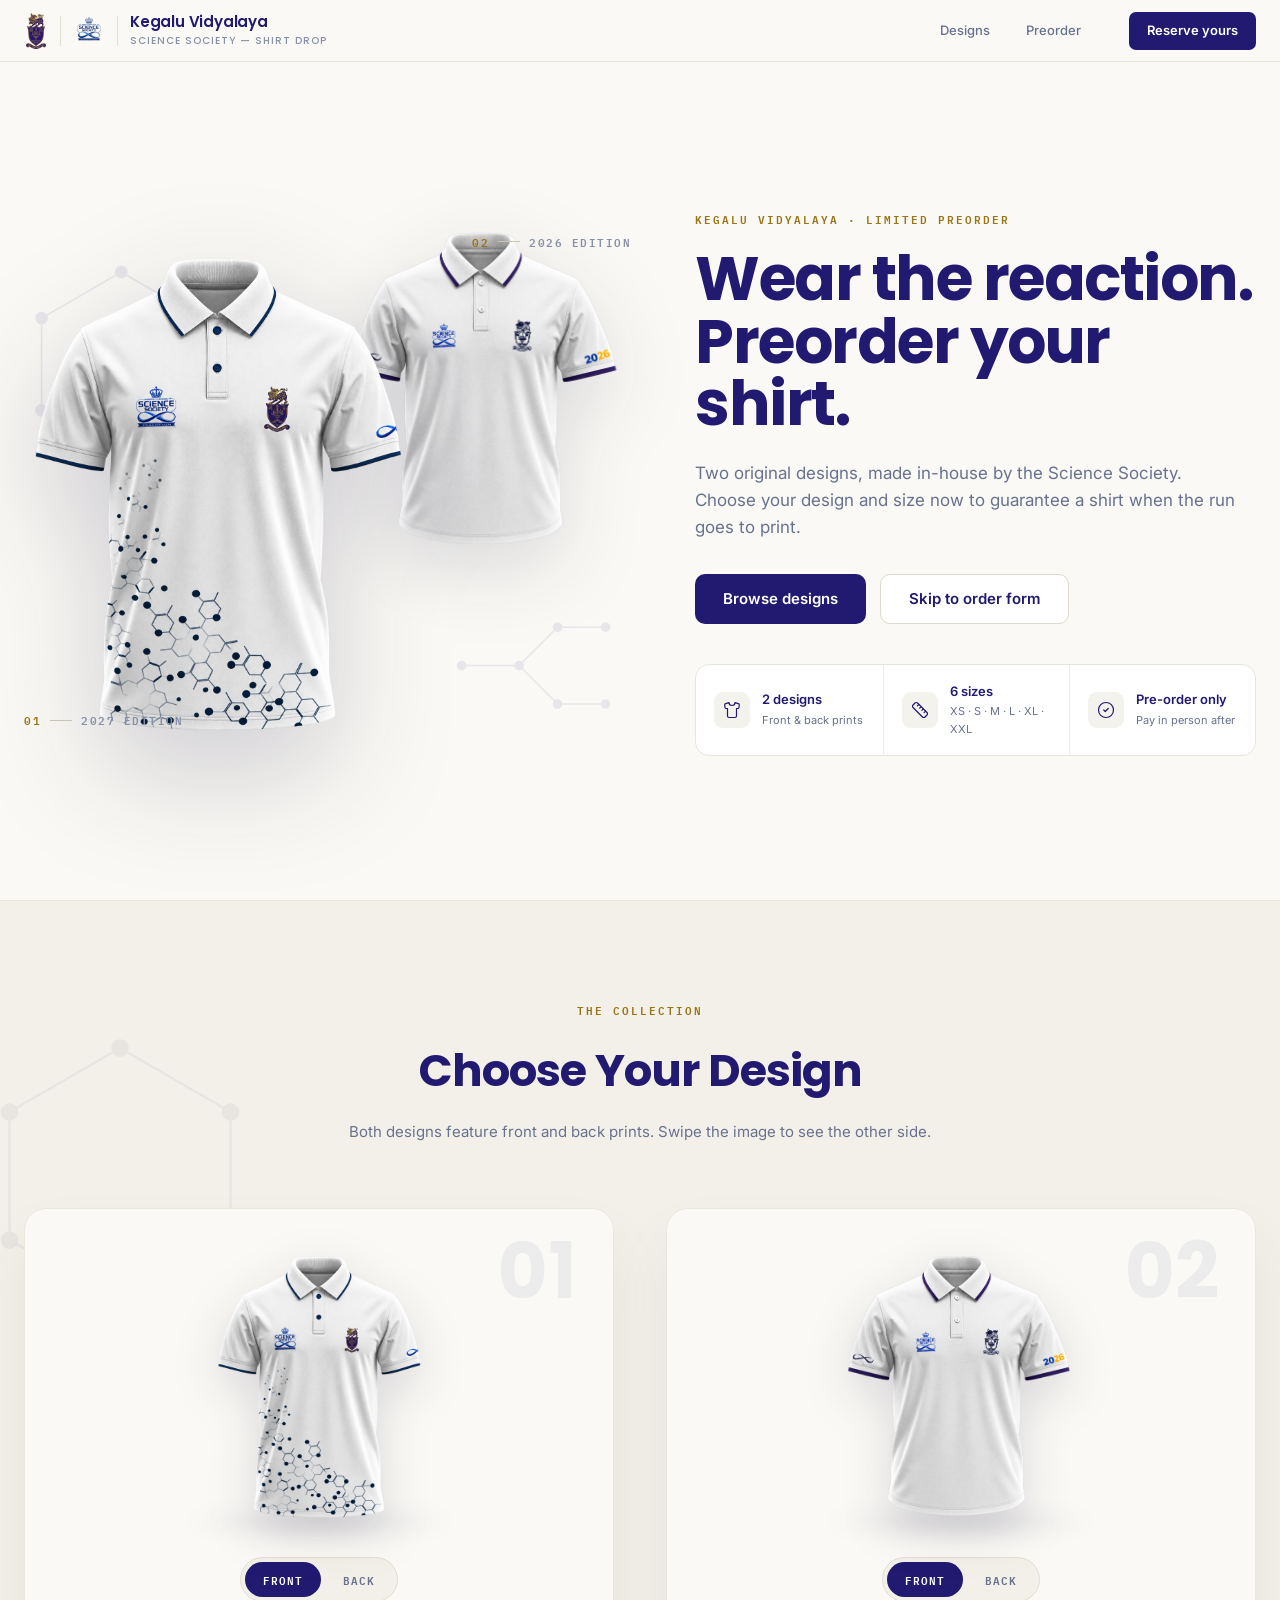
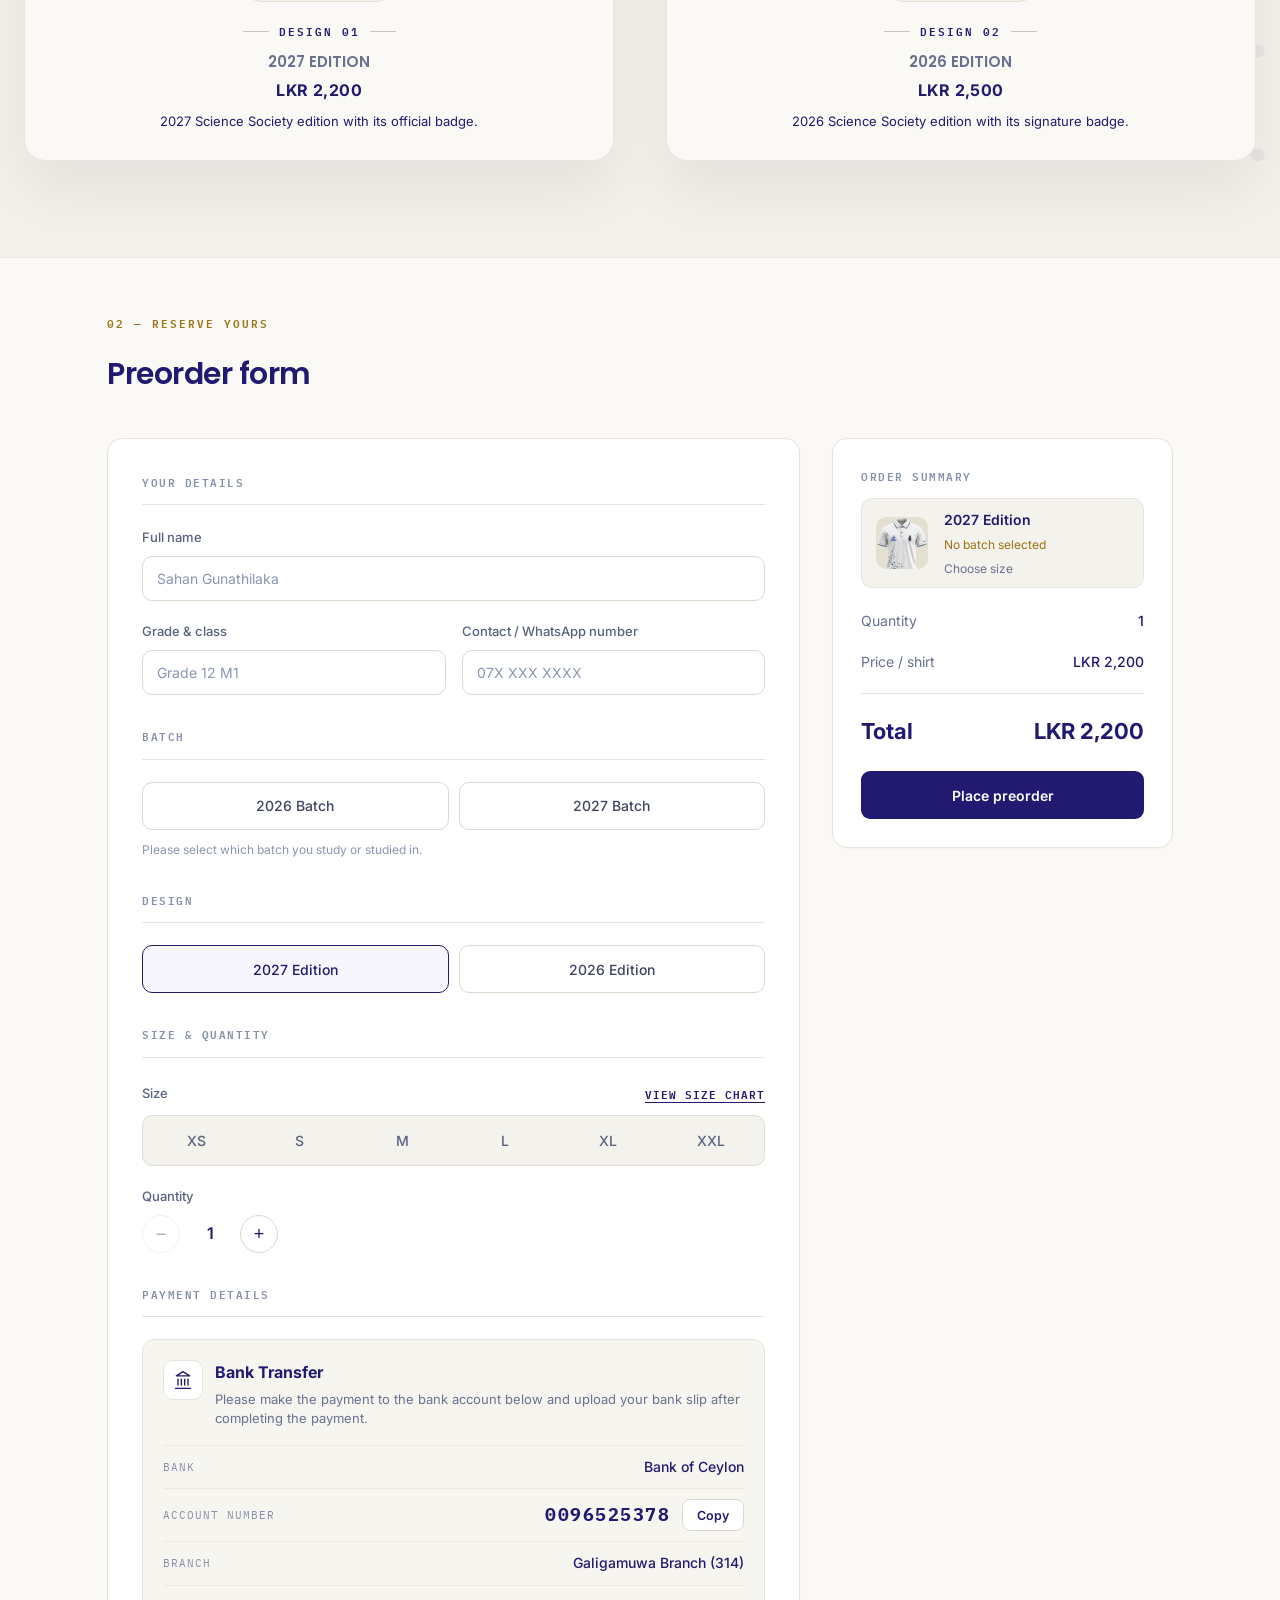
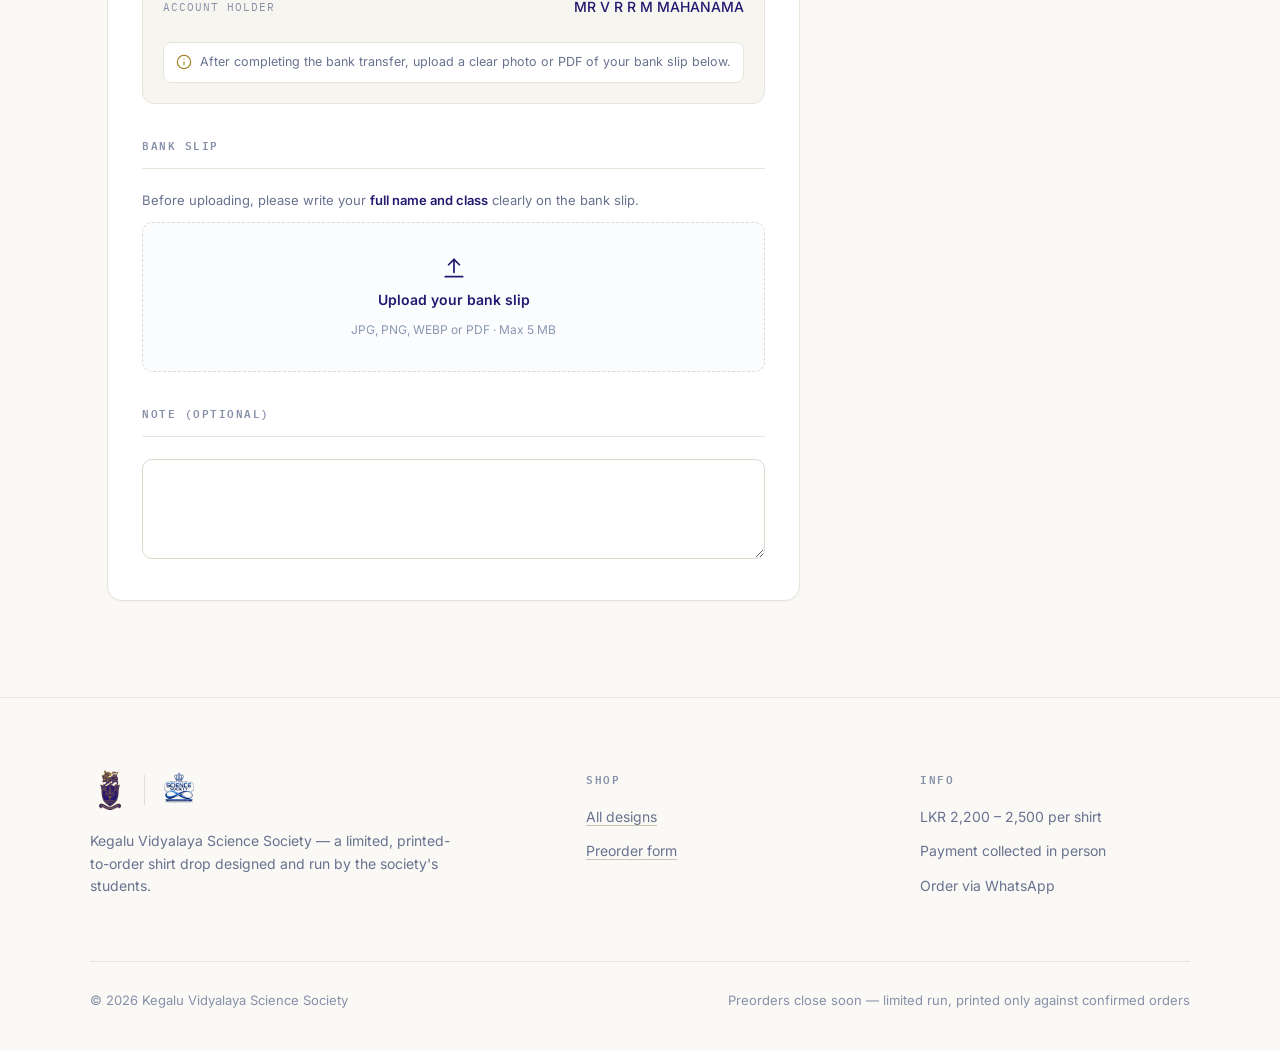
==== commit ba0f0df7: "Add files via upload" ====
--- a/index.html
+++ b/index.html
@@ -309,7 +309,7 @@
           <div class="pre-section">
             <h3 class="pre-section-label">Bank slip</h3>
             <div class="pre-divider"></div>
-            <p class="upload-hint">Please upload a clear photo or PDF of your bank slip after completing the payment.</p>
+            <p class="upload-hint">Before uploading, please write your <strong>full name and class</strong> clearly on the bank slip.</p>
             <div class="upload-drop" id="upload-drop" tabindex="0" role="button" aria-label="Upload your bank slip">
               <div class="upload-empty" id="upload-empty">
                 <svg class="upload-icon" viewBox="0 0 24 24" fill="none" stroke="currentColor" stroke-width="1.6" stroke-linecap="round" stroke-linejoin="round" aria-hidden="true"><path d="M12 16V4"/><path d="m7 9 5-5 5 5"/><path d="M4 20h16"/></svg>
--- a/style.css
+++ b/style.css
@@ -809,6 +809,7 @@
 .qty-value { font-size: 16px; font-weight: 600; color: #211A70; min-width: 20px; text-align: center; }
 
 .upload-hint { font-size: 13px; color: #68728F; line-height: 1.5; margin: 0 0 12px; }
+.upload-hint strong { color: #211A70; font-weight: 600; }
 
 .payment-card {
   background: #F7F5F0;
